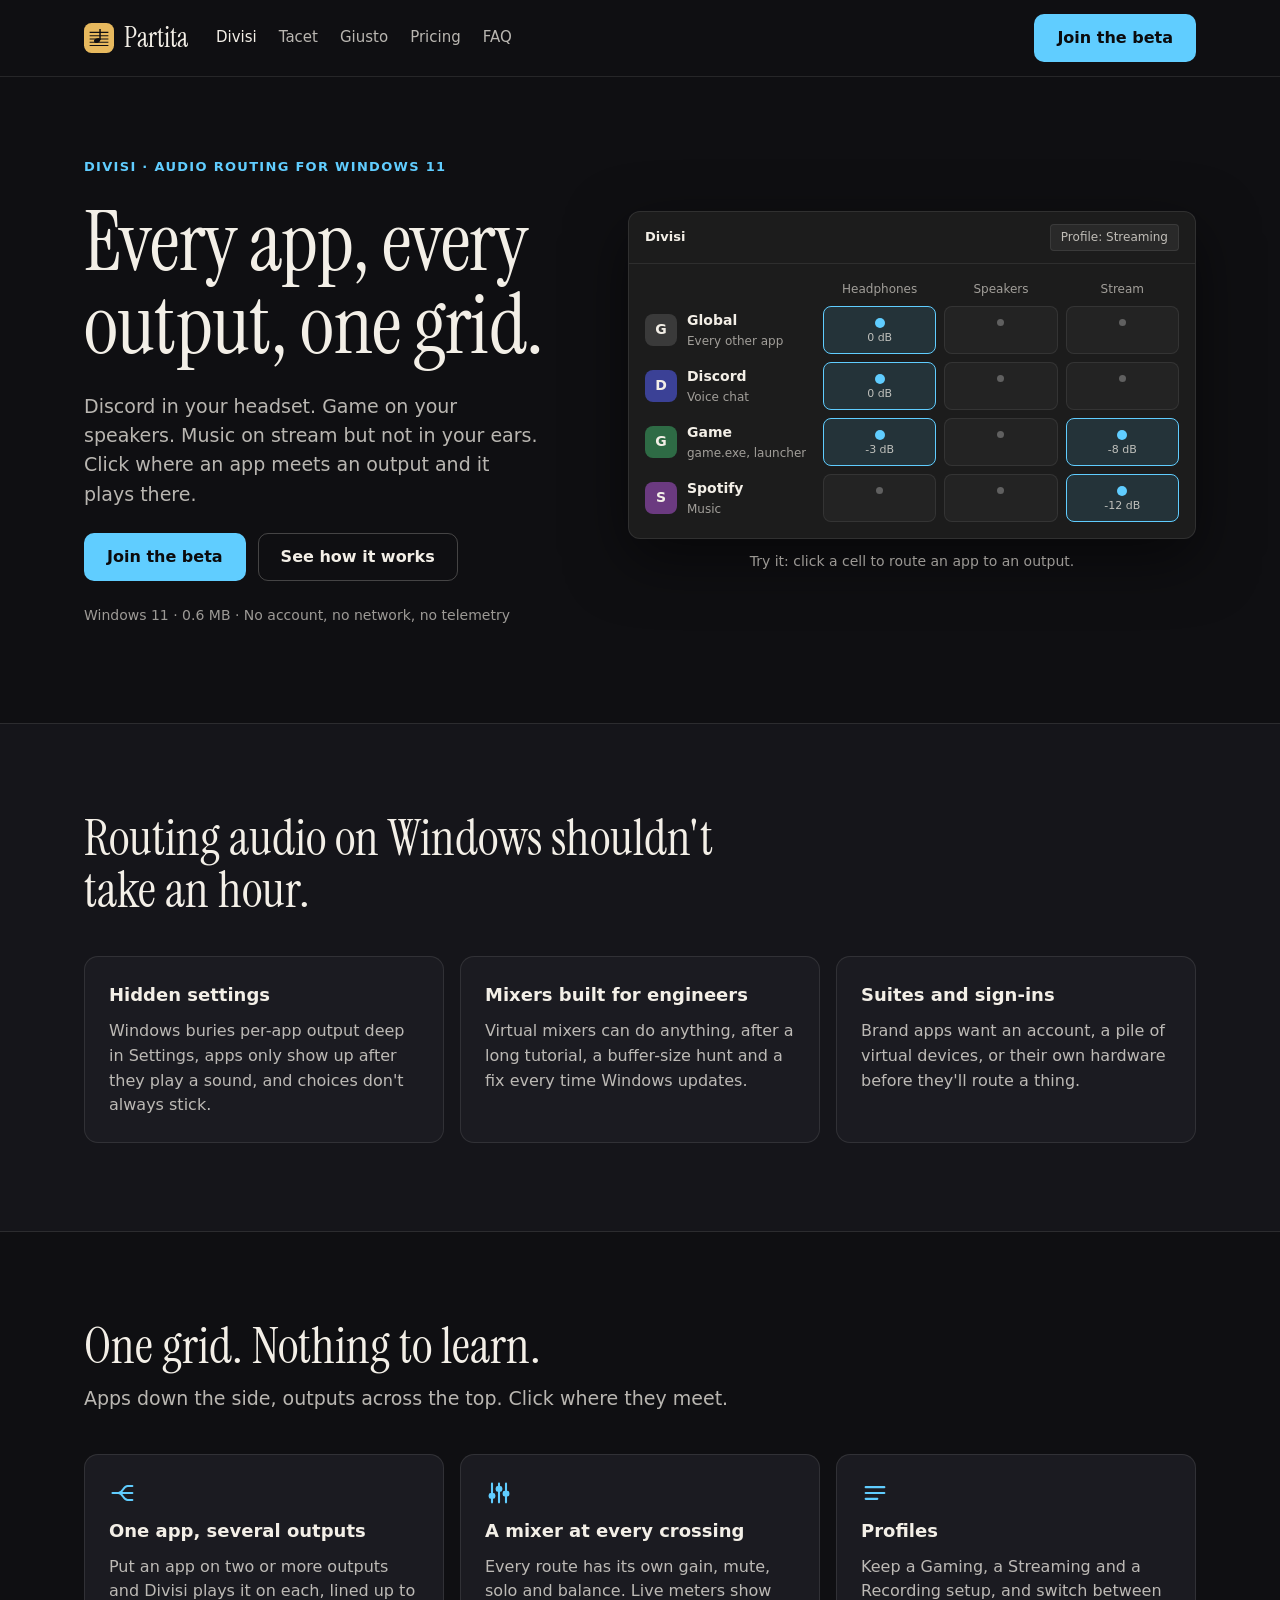
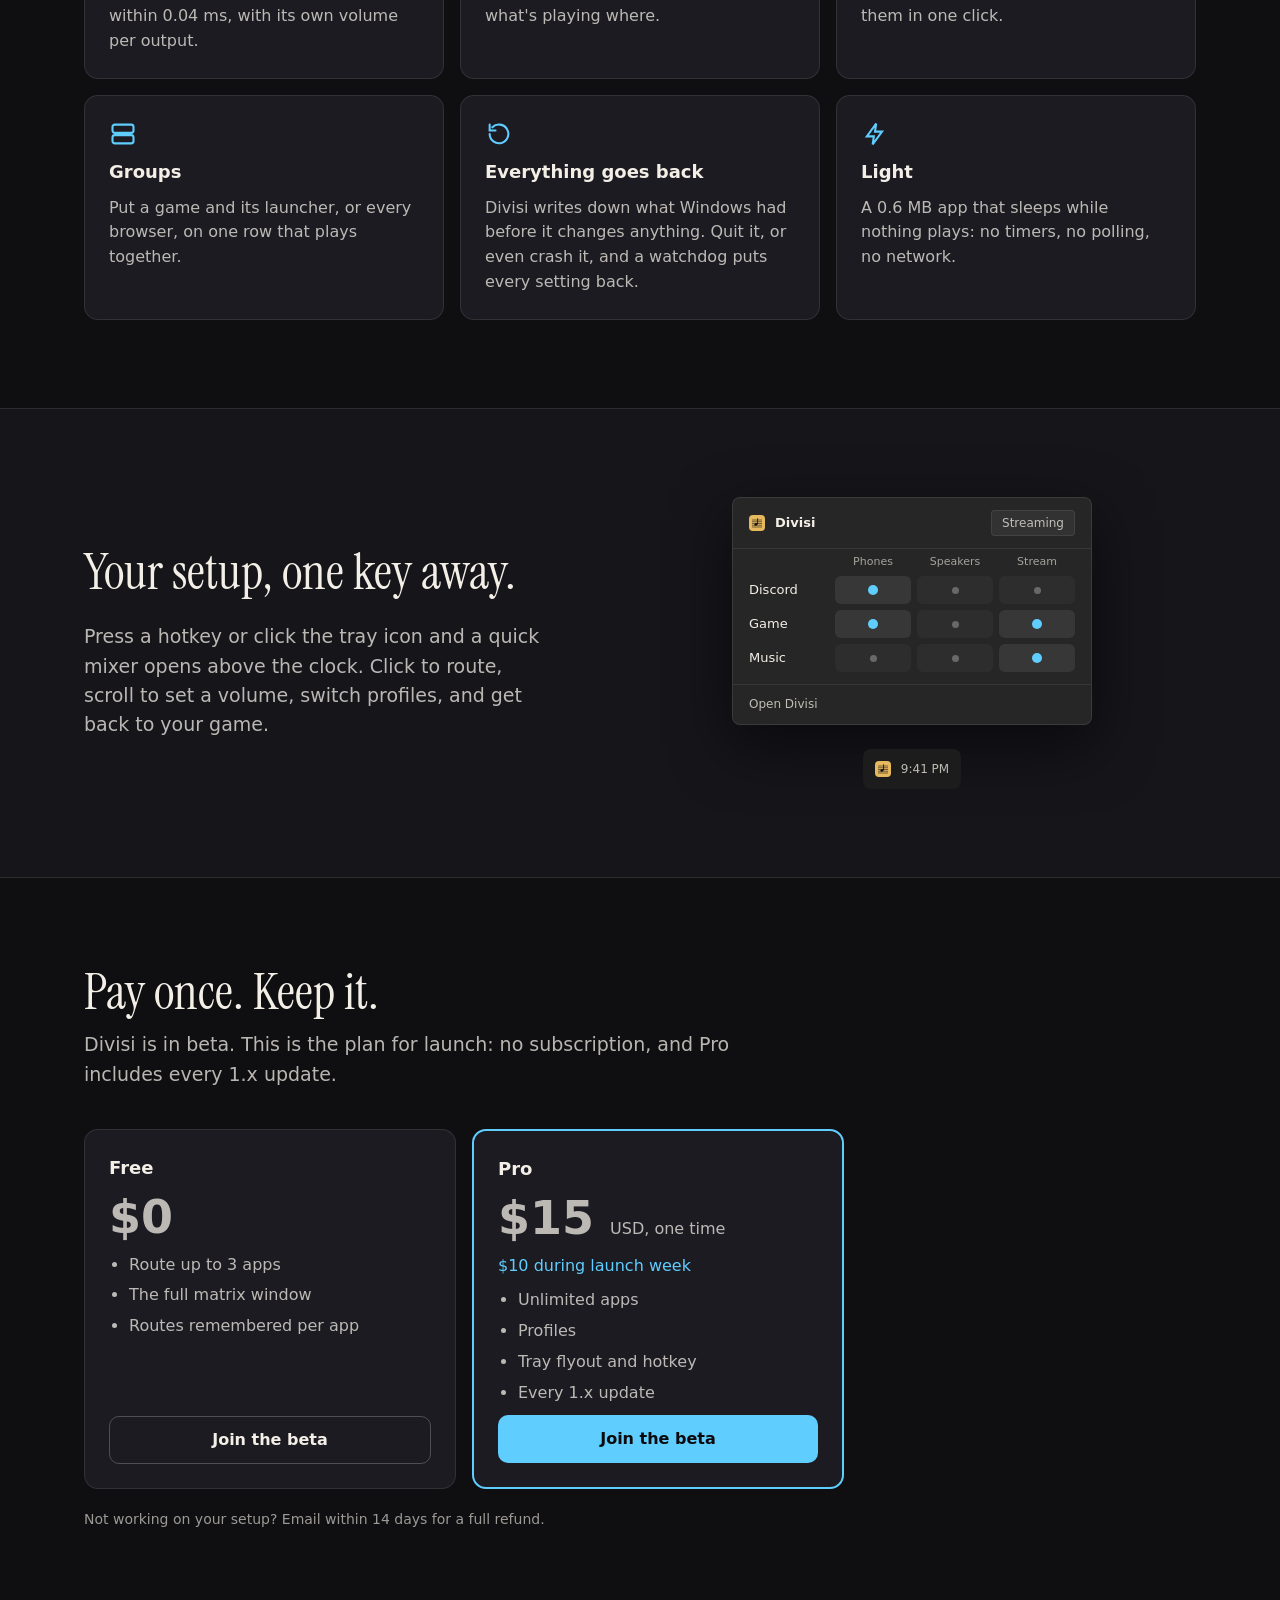
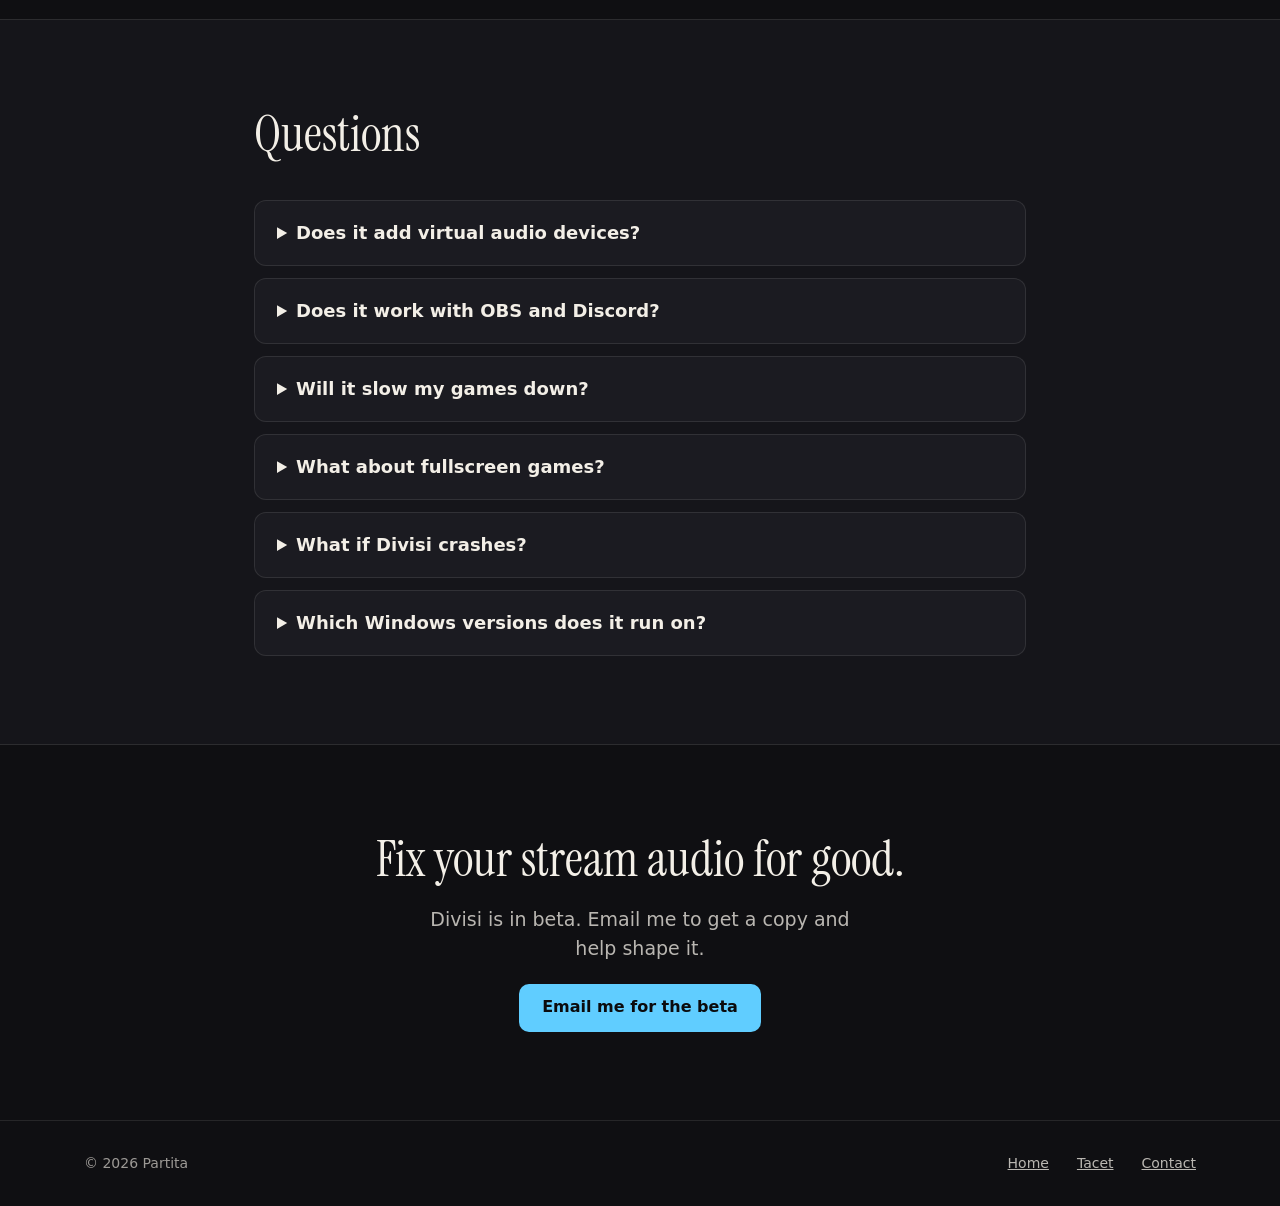
==== divisi/index.html @ 1d2a06c7 "Add Partita website: home, Divisi and Tacet pages Static site for the Partita suite of Windows audio" ====
<!doctype html>
<html lang="en">
<head>
<meta charset="utf-8">
<meta name="viewport" content="width=device-width, initial-scale=1">
<title>Divisi: every app, every output, one grid</title>
<meta name="description" content="Divisi routes every Windows app to any output, or to several at once, from one grid. No account, no network, 0.6 MB.">
<link rel="icon" href="../favicon.svg" type="image/svg+xml">
<link rel="preconnect" href="https://fonts.googleapis.com">
<link rel="preconnect" href="https://fonts.gstatic.com" crossorigin>
<link rel="stylesheet" href="https://fonts.googleapis.com/css2?family=Instrument+Serif:ital@0;1&display=swap">
<link rel="stylesheet" href="../style.css">
</head>
<body class="page-divisi">

<header class="site-header">
  <nav class="wrap" aria-label="Main">
    <a class="brand" href="../"><img src="../favicon.svg" width="30" height="30" alt="">Partita</a>
    <div class="nav-links">
      <a href="./" aria-current="page">Divisi</a>
      <a href="../tacet/">Tacet</a>
      <a href="../#giusto">Giusto</a>
      <a href="#pricing">Pricing</a>
      <a href="#faq">FAQ</a>
    </div>
    <a class="btn btn-primary" href="#beta">Join the beta</a>
  </nav>
</header>

<main>
  <div class="wrap hero">
    <div class="stack">
      <p class="eyebrow">Divisi · Audio routing for Windows 11</p>
      <h1>Every app, every output, one grid.</h1>
      <p class="lead">Discord in your headset. Game on your speakers. Music on stream but not in your ears. Click where an app meets an output and it plays there.</p>
      <div class="actions">
        <a class="btn btn-primary" href="#beta">Join the beta</a>
        <a class="btn btn-ghost" href="#features">See how it works</a>
      </div>
      <p class="small">Windows 11 · 0.6 MB · No account, no network, no telemetry</p>
    </div>

    <div class="hero-art">
      <div class="window">
        <div class="window-bar"><b>Divisi</b><span class="grow"></span><span class="chip">Profile: Streaming</span></div>
        <div class="matrix">
          <div class="matrix-grid">
            <span></span><span class="out">Headphones</span><span class="out">Speakers</span><span class="out">Stream</span>

            <div class="app"><span class="tile" style="background:#3a3a3a" aria-hidden="true">G</span><span><b>Global</b><small>Every other app</small></span></div>
            <button class="cell" aria-pressed="true" aria-label="Global to Headphones"><span class="dot"></span><span class="gain">0 dB</span></button>
            <button class="cell" aria-pressed="false" aria-label="Global to Speakers"><span class="dot"></span><span class="gain">0 dB</span></button>
            <button class="cell" aria-pressed="false" aria-label="Global to Stream"><span class="dot"></span><span class="gain">0 dB</span></button>

            <div class="app"><span class="tile" style="background:#3b4196" aria-hidden="true">D</span><span><b>Discord</b><small>Voice chat</small></span></div>
            <button class="cell" aria-pressed="true" aria-label="Discord to Headphones"><span class="dot"></span><span class="gain">0 dB</span></button>
            <button class="cell" aria-pressed="false" aria-label="Discord to Speakers"><span class="dot"></span><span class="gain">0 dB</span></button>
            <button class="cell" aria-pressed="false" aria-label="Discord to Stream"><span class="dot"></span><span class="gain">0 dB</span></button>

            <div class="app"><span class="tile" style="background:#2e6b45" aria-hidden="true">G</span><span><b>Game</b><small>game.exe, launcher</small></span></div>
            <button class="cell" aria-pressed="true" aria-label="Game to Headphones"><span class="dot"></span><span class="gain">-3 dB</span></button>
            <button class="cell" aria-pressed="false" aria-label="Game to Speakers"><span class="dot"></span><span class="gain">-3 dB</span></button>
            <button class="cell" aria-pressed="true" aria-label="Game to Stream"><span class="dot"></span><span class="gain">-8 dB</span></button>

            <div class="app"><span class="tile" style="background:#6b3a80" aria-hidden="true">S</span><span><b>Spotify</b><small>Music</small></span></div>
            <button class="cell" aria-pressed="false" aria-label="Spotify to Headphones"><span class="dot"></span><span class="gain">-12 dB</span></button>
            <button class="cell" aria-pressed="false" aria-label="Spotify to Speakers"><span class="dot"></span><span class="gain">-12 dB</span></button>
            <button class="cell" aria-pressed="true" aria-label="Spotify to Stream"><span class="dot"></span><span class="gain">-12 dB</span></button>
          </div>
        </div>
      </div>
      <p class="small" style="text-align: center">Try it: click a cell to route an app to an output.</p>
    </div>
  </div>

  <section class="alt" aria-labelledby="problem">
    <div class="wrap">
      <div class="section-head"><h2 id="problem">Routing audio on Windows shouldn't take an hour.</h2></div>
      <div class="grid">
        <div class="card"><h3>Hidden settings</h3><p>Windows buries per-app output deep in Settings, apps only show up after they play a sound, and choices don't always stick.</p></div>
        <div class="card"><h3>Mixers built for engineers</h3><p>Virtual mixers can do anything, after a long tutorial, a buffer-size hunt and a fix every time Windows updates.</p></div>
        <div class="card"><h3>Suites and sign-ins</h3><p>Brand apps want an account, a pile of virtual devices, or their own hardware before they'll route a thing.</p></div>
      </div>
    </div>
  </section>

  <section id="features">
    <div class="wrap">
      <div class="section-head">
        <h2>One grid. Nothing to learn.</h2>
        <p>Apps down the side, outputs across the top. Click where they meet.</p>
      </div>
      <div class="grid">
        <div class="card">
          <svg class="icon" viewBox="0 0 24 24" aria-hidden="true" fill="none" stroke="currentColor" stroke-width="1.8" stroke-linecap="round"><path d="M3 12h5c4 0 4-6 8-6h4M8 12h12M8 12c4 0 4 6 8 6h4"/></svg>
          <h3>One app, several outputs</h3>
          <p>Put an app on two or more outputs and Divisi plays it on each, lined up to within 0.04 ms, with its own volume per output.</p>
        </div>
        <div class="card">
          <svg class="icon" viewBox="0 0 24 24" aria-hidden="true" fill="none" stroke="currentColor" stroke-width="1.8" stroke-linecap="round"><path d="M6 4v16M12 4v16M18 4v16"/><rect x="4" y="13" width="4" height="3" rx="1" fill="currentColor"/><rect x="10" y="7" width="4" height="3" rx="1" fill="currentColor"/><rect x="16" y="11" width="4" height="3" rx="1" fill="currentColor"/></svg>
          <h3>A mixer at every crossing</h3>
          <p>Every route has its own gain, mute, solo and balance. Live meters show what's playing where.</p>
        </div>
        <div class="card">
          <svg class="icon" viewBox="0 0 24 24" aria-hidden="true" fill="none" stroke="currentColor" stroke-width="1.8" stroke-linecap="round"><path d="M4 7h16M4 12h16M4 17h10"/></svg>
          <h3>Profiles</h3>
          <p>Keep a Gaming, a Streaming and a Recording setup, and switch between them in one click.</p>
        </div>
        <div class="card">
          <svg class="icon" viewBox="0 0 24 24" aria-hidden="true" fill="none" stroke="currentColor" stroke-width="1.8" stroke-linecap="round"><rect x="3" y="4" width="18" height="7" rx="2"/><rect x="3" y="13" width="18" height="7" rx="2"/></svg>
          <h3>Groups</h3>
          <p>Put a game and its launcher, or every browser, on one row that plays together.</p>
        </div>
        <div class="card">
          <svg class="icon" viewBox="0 0 24 24" aria-hidden="true" fill="none" stroke="currentColor" stroke-width="1.8" stroke-linecap="round"><path d="M4 12a8 8 0 1 0 2.3-5.7M4 4v5h5"/></svg>
          <h3>Everything goes back</h3>
          <p>Divisi writes down what Windows had before it changes anything. Quit it, or even crash it, and a watchdog puts every setting back.</p>
        </div>
        <div class="card">
          <svg class="icon" viewBox="0 0 24 24" aria-hidden="true" fill="none" stroke="currentColor" stroke-width="1.8" stroke-linecap="round"><path d="M13 3 5 14h6l-1 7 8-11h-6z"/></svg>
          <h3>Light</h3>
          <p>A 0.6 MB app that sleeps while nothing plays: no timers, no polling, no network.</p>
        </div>
      </div>
    </div>
  </section>

  <section class="alt" aria-labelledby="flyout">
    <div class="wrap hero" style="padding-block: 0">
      <div class="stack">
        <h2 id="flyout">Your setup, one key away.</h2>
        <p class="lead">Press a hotkey or click the tray icon and a quick mixer opens above the clock. Click to route, scroll to set a volume, switch profiles, and get back to your game.</p>
      </div>
      <div class="hero-art" role="img" aria-label="The tray flyout: a small grid of Discord, Game and Music against Phones, Speakers and Stream, above the Windows taskbar clock.">
        <div class="window flyout" aria-hidden="true">
          <div class="window-bar"><img src="../favicon.svg" width="16" height="16" alt=""><b>Divisi</b><span class="grow"></span><span class="chip">Streaming</span></div>
          <div class="rows">
            <span></span><span class="out">Phones</span><span class="out">Speakers</span><span class="out">Stream</span>
            <span>Discord</span><span class="slot on"><span class="dot"></span></span><span class="slot"><span class="dot"></span></span><span class="slot"><span class="dot"></span></span>
            <span>Game</span><span class="slot on"><span class="dot"></span></span><span class="slot"><span class="dot"></span></span><span class="slot on"><span class="dot"></span></span>
            <span>Music</span><span class="slot"><span class="dot"></span></span><span class="slot"><span class="dot"></span></span><span class="slot on"><span class="dot"></span></span>
          </div>
          <div class="foot">Open Divisi</div>
        </div>
        <div class="taskbar" aria-hidden="true"><img src="../favicon.svg" width="16" height="16" alt="">9:41 PM</div>
      </div>
    </div>
  </section>

  <section id="pricing">
    <div class="wrap">
      <div class="section-head">
        <h2>Pay once. Keep it.</h2>
        <p>Divisi is in beta. This is the plan for launch: no subscription, and Pro includes every 1.x update.</p>
      </div>
      <div class="grid" style="max-width: 760px">
        <div class="card">
          <h3>Free</h3>
          <p class="price">$0</p>
          <ul><li>Route up to 3 apps</li><li>The full matrix window</li><li>Routes remembered per app</li></ul>
          <a class="btn btn-ghost" href="#beta">Join the beta</a>
        </div>
        <div class="card featured">
          <h3>Pro</h3>
          <p class="price">$15 <small>USD, one time</small></p>
          <p style="color: var(--accent)">$10 during launch week</p>
          <ul><li>Unlimited apps</li><li>Profiles</li><li>Tray flyout and hotkey</li><li>Every 1.x update</li></ul>
          <a class="btn btn-primary" href="#beta">Join the beta</a>
        </div>
      </div>
      <p class="small" style="margin-top: 20px">Not working on your setup? Email within 14 days for a full refund.</p>
    </div>
  </section>

  <section id="faq" class="alt">
    <div class="wrap faq">
      <div class="section-head"><h2>Questions</h2></div>
      <details><summary>Does it add virtual audio devices?</summary><p>No. It works with the outputs you already have. For a separate stream mix, install a virtual cable such as VB-Cable and Divisi shows it as an output.</p></details>
      <details><summary>Does it work with OBS and Discord?</summary><p>Yes. Leave their output on Default and Divisi routes them like any other app. An app set to a specific device in its own settings plays there whatever Divisi does.</p></details>
      <details><summary>Will it slow my games down?</summary><p>An app on one output uses Windows' own routing, so it costs nothing. An app on several outputs goes through Divisi's engine, which uses about 1.6 ms of CPU per second and adds 4 to 20 ms of delay.</p></details>
      <details><summary>What about fullscreen games?</summary><p>Borderless and windowed games work as normal: the quick mixer opens over them. In exclusive fullscreen the hotkey does nothing, so your game isn't minimized.</p></details>
      <details><summary>What if Divisi crashes?</summary><p>A watchdog puts back everything Divisi changed. If both stop at once, say in a power cut, Divisi restores everything first the next time it starts.</p></details>
      <details><summary>Which Windows versions does it run on?</summary><p>Windows 11.</p></details>
    </div>
  </section>

  <section id="beta">
    <div class="wrap stack center" style="max-width: 720px">
      <h2>Fix your stream audio for good.</h2>
      <p class="lead">Divisi is in beta. Email me to get a copy and help shape it.</p>
      <a class="btn btn-primary" href="mailto:contact@example.com?subject=Divisi%20beta">Email me for the beta</a>
    </div>
  </section>
</main>

<footer class="site-footer">
  <div class="wrap">
    <span>© 2026 Partita</span>
    <a href="../">Home</a>
    <a href="../tacet/">Tacet</a>
    <a href="mailto:contact@example.com">Contact</a>
  </div>
</footer>

<script>
  // ponytail: demo only, the cells just toggle
  for (const cell of document.querySelectorAll('.cell')) {
    cell.addEventListener('click', () => cell.setAttribute('aria-pressed', cell.getAttribute('aria-pressed') !== 'true'));
  }
</script>
</body>
</html>
---- style.css ----
/* Partita: one stylesheet for every page. Each page sets its accent with a body class. */
:root {
  color-scheme: dark;
  --bg: #0f0f12;
  --bg-alt: #15151a;
  --card: #1b1b21;
  --line: rgba(243, 239, 231, 0.1);
  --text: #f3efe7;
  --muted: rgba(243, 239, 231, 0.75);
  --dim: rgba(243, 239, 231, 0.62);
  --gold: #e7b95e;
  --divisi: #60cdff;
  --tacet: #7edcb0;
  --giusto: #c9a2ff;
  --accent: var(--gold);
  --serif: "Instrument Serif", Georgia, "Times New Roman", serif;
  --sans: "Segoe UI Variable Text", "Segoe UI Variable", "Segoe UI", system-ui, -apple-system, sans-serif;
}
.page-divisi { --accent: var(--divisi); }
.page-tacet { --accent: var(--tacet); }

* { box-sizing: border-box; }
html { scroll-behavior: smooth; }
@media (prefers-reduced-motion: reduce) { html { scroll-behavior: auto; } }
body { margin: 0; background: var(--bg); color: var(--text); font: 16px/1.55 var(--sans); }
a { color: var(--accent); }
:focus-visible { outline: 2px solid var(--text); outline-offset: 3px; border-radius: 4px; }
h1, h2, h3 { margin: 0; font-weight: 400; }
h1 { font-family: var(--serif); font-size: clamp(2.8rem, 6.5vw, 5.2rem); line-height: 1; letter-spacing: -0.01em; }
h2 { font-family: var(--serif); font-size: clamp(2.1rem, 4.2vw, 3.1rem); line-height: 1.05; }
h3 { font-size: 18px; font-weight: 600; }
p { margin: 0; }
em { font-family: var(--serif); font-size: 1.15em; }

.wrap { max-width: 1160px; margin: 0 auto; padding: 0 24px; }
section { padding: 88px 0; }
.alt { background: var(--bg-alt); border-block: 1px solid var(--line); }
.stack { display: flex; flex-direction: column; gap: 20px; }
.section-head { display: flex; flex-direction: column; gap: 12px; max-width: 660px; margin-bottom: 40px; }
.section-head p, .lead { font-size: 19px; color: var(--muted); }
.lead { max-width: 38ch; }
.small { font-size: 14px; color: var(--dim); }
.eyebrow { font-size: 13px; font-weight: 600; letter-spacing: 0.1em; text-transform: uppercase; color: var(--accent); }

/* Header and footer */
.site-header { border-bottom: 1px solid var(--line); }
.site-header nav { display: flex; flex-wrap: wrap; align-items: center; gap: 8px 28px; padding-block: 14px; }
@media (max-width: 600px) { .site-header .btn { display: none; } }
.brand { display: flex; align-items: center; gap: 10px; color: var(--text); text-decoration: none; font-family: var(--serif); font-size: 28px; line-height: 1; }
.nav-links { display: flex; flex-wrap: wrap; gap: 0 22px; flex-grow: 1; }
.nav-links a { color: var(--muted); text-decoration: none; font-size: 15px; padding: 12px 0; }
.nav-links a:hover, .nav-links a[aria-current="page"] { color: var(--text); }
.site-footer { border-top: 1px solid var(--line); padding: 32px 0; font-size: 14px; color: var(--dim); }
.site-footer .wrap { display: flex; flex-wrap: wrap; gap: 8px 28px; }
.site-footer span { flex-grow: 1; }
.site-footer a { color: var(--muted); }

/* Buttons and pills */
.actions { display: flex; flex-wrap: wrap; gap: 12px; }
.btn { display: inline-flex; align-items: center; justify-content: center; min-height: 48px; padding: 0 22px; border-radius: 10px; border: 1px solid transparent; font: inherit; font-weight: 600; text-decoration: none; cursor: pointer; }
.btn-primary { background: var(--accent); color: #0b0b0d; }
.btn-primary:hover { filter: brightness(1.08); }
.btn-ghost { border-color: rgba(243, 239, 231, 0.24); color: var(--text); }
.btn-ghost:hover { border-color: rgba(243, 239, 231, 0.5); }
.pill { align-self: flex-start; padding: 3px 10px; border-radius: 999px; font-size: 13px; font-weight: 600; border: 1px solid currentColor; }

/* Hero */
.hero { display: flex; flex-wrap: wrap; align-items: center; gap: 56px; padding: 80px 24px 96px; }
.hero > .stack { flex: 1 1 420px; min-width: 0; gap: 24px; }
.hero-art { flex: 1 1 500px; min-width: 0; display: flex; flex-direction: column; gap: 12px; }

/* Cards */
.grid { display: grid; grid-template-columns: repeat(auto-fit, minmax(min(100%, 300px), 1fr)); gap: 16px; }
.card { padding: 24px; border-radius: 14px; background: var(--card); border: 1px solid var(--line); display: flex; flex-direction: column; gap: 10px; }
.card p { color: var(--muted); }
.icon { width: 28px; height: 28px; color: var(--accent); flex: none; }

/* Product cards on the home page */
.product { padding: 28px; gap: 14px; color: var(--c); }
.product h3 { font-family: var(--serif); font-weight: 400; font-size: 40px; line-height: 1; color: var(--text); }
.product .meaning { color: var(--dim); font-size: 15px; }
.product .pitch { color: var(--muted); font-size: 17px; }
.product .btn { margin-top: auto; align-self: flex-start; background: var(--c); color: #0b0b0d; }
.product .btn.btn-ghost { background: none; color: var(--text); }
.product svg.icon { width: 40px; height: 40px; color: var(--c); }

/* Sheet music art */
.score { width: 100%; height: auto; display: block; }
.score .staff-lines { stroke: rgba(243, 239, 231, 0.35); stroke-width: 1.5; }
.score text { font-family: var(--serif); font-style: italic; font-size: 30px; fill: currentColor; }

/* Names list */
.names { display: grid; grid-template-columns: repeat(auto-fit, minmax(min(100%, 240px), 1fr)); gap: 32px 40px; margin: 0; }
.names div { display: flex; flex-direction: column; gap: 6px; border-top: 1px solid var(--line); padding-top: 16px; }
.names dt { font-family: var(--serif); font-size: 30px; line-height: 1.1; }
.names dd { margin: 0; color: var(--muted); }

/* Flow diagram */
.flow { display: flex; flex-wrap: wrap; align-items: center; gap: 10px; }
.flow span:not(.arrow) { padding: 12px 18px; border-radius: 10px; background: var(--card); border: 1px solid var(--line); font-weight: 600; }
.flow .hl { border-color: var(--hl, var(--accent)) !important; color: var(--hl, var(--accent)); }
.flow .arrow { color: var(--dim); font-size: 20px; }

/* App window mock-ups (Divisi matrix, Tacet waveform) */
.window { background: #1c1c1c; border: 1px solid rgba(255, 255, 255, 0.09); border-radius: 12px; box-shadow: 0 20px 60px rgba(0, 0, 0, 0.5); overflow: hidden; }
.window-bar { display: flex; align-items: center; gap: 10px; padding: 12px 16px; border-bottom: 1px solid rgba(255, 255, 255, 0.08); font-size: 13px; }
.window-bar .grow { flex-grow: 1; }
.chip { padding: 3px 10px; border-radius: 4px; background: rgba(255, 255, 255, 0.06); border: 1px solid rgba(255, 255, 255, 0.08); color: var(--muted); font-size: 12px; }

.matrix { padding: 16px; overflow-x: auto; }
.matrix-grid { display: grid; grid-template-columns: minmax(140px, 1.5fr) repeat(3, minmax(70px, 1fr)); gap: 8px; align-items: center; min-width: 420px; }
.matrix-grid .out { font-size: 12px; color: var(--dim); text-align: center; }
.app { display: flex; align-items: center; gap: 10px; min-width: 0; }
.app .tile { flex: none; width: 32px; height: 32px; border-radius: 8px; display: flex; align-items: center; justify-content: center; font-weight: 700; font-size: 14px; }
.app b { display: block; font-size: 14px; }
.app small { display: block; font-size: 12px; color: var(--dim); white-space: nowrap; overflow: hidden; text-overflow: ellipsis; }
.cell { height: 48px; border-radius: 8px; border: 1px solid rgba(255, 255, 255, 0.08); background: rgba(255, 255, 255, 0.03); color: var(--text); font: inherit; font-size: 11px; cursor: pointer; padding: 0; display: flex; flex-direction: column; align-items: center; justify-content: center; gap: 4px; }
.cell:hover { border-color: rgba(255, 255, 255, 0.2); }
.dot { width: 7px; height: 7px; border-radius: 50%; background: rgba(255, 255, 255, 0.28); }
.cell .gain { visibility: hidden; line-height: 1; color: var(--muted); font-variant-numeric: tabular-nums; }
.cell[aria-pressed="true"] { border-color: var(--accent); background: rgba(96, 205, 255, 0.13); }
.cell[aria-pressed="true"] .dot, .on .dot { width: 10px; height: 10px; background: var(--accent); }
.cell[aria-pressed="true"] .gain { visibility: visible; }

.flyout { width: 100%; max-width: 360px; margin: 0 auto; border-radius: 8px; background: #262626; font-size: 13px; }
.flyout .rows { padding: 4px 16px 12px; display: grid; grid-template-columns: 80px repeat(3, 1fr); gap: 6px; align-items: center; }
.flyout .rows .out { font-size: 11px; color: var(--dim); text-align: center; }
.flyout .slot { height: 28px; border-radius: 6px; background: rgba(255, 255, 255, 0.03); display: flex; align-items: center; justify-content: center; }
.flyout .slot.on { background: rgba(255, 255, 255, 0.08); }
.flyout .foot { border-top: 1px solid rgba(255, 255, 255, 0.08); padding: 10px 16px; font-size: 12px; color: var(--muted); }
.taskbar { max-width: 360px; height: 40px; margin: 12px auto 0; border-radius: 8px; background: #1c1c1c; display: flex; align-items: center; justify-content: flex-end; gap: 10px; padding: 0 12px; font-size: 12px; color: var(--muted); }

.wave { padding: 20px; display: flex; flex-direction: column; gap: 18px; }
.wave figure { margin: 0; display: flex; flex-direction: column; gap: 8px; }
.wave figcaption { font-size: 13px; color: var(--dim); }
.wave svg { width: 100%; height: auto; display: block; }
.wave .before { color: rgba(243, 239, 231, 0.4); }
.wave .after { color: var(--tacet); }

/* Pricing */
.price { font-size: 46px; font-weight: 700; line-height: 1.1; }
.price small { font-size: 16px; font-weight: 400; color: var(--muted); }
.card ul { margin: 0; padding-left: 20px; color: var(--muted); display: flex; flex-direction: column; gap: 6px; }
.card .btn { margin-top: auto; }
.featured { border: 2px solid var(--accent); }

/* FAQ */
.faq { max-width: 820px; }
details { padding: 18px 22px; border-radius: 12px; background: var(--card); border: 1px solid var(--line); }
details + details { margin-top: 12px; }
summary { cursor: pointer; font-size: 18px; font-weight: 600; }
details p { margin-top: 10px; color: var(--muted); }

.notes { margin: 0; padding-left: 20px; color: var(--muted); display: flex; flex-direction: column; gap: 10px; max-width: 70ch; }
.center { text-align: center; align-items: center; }
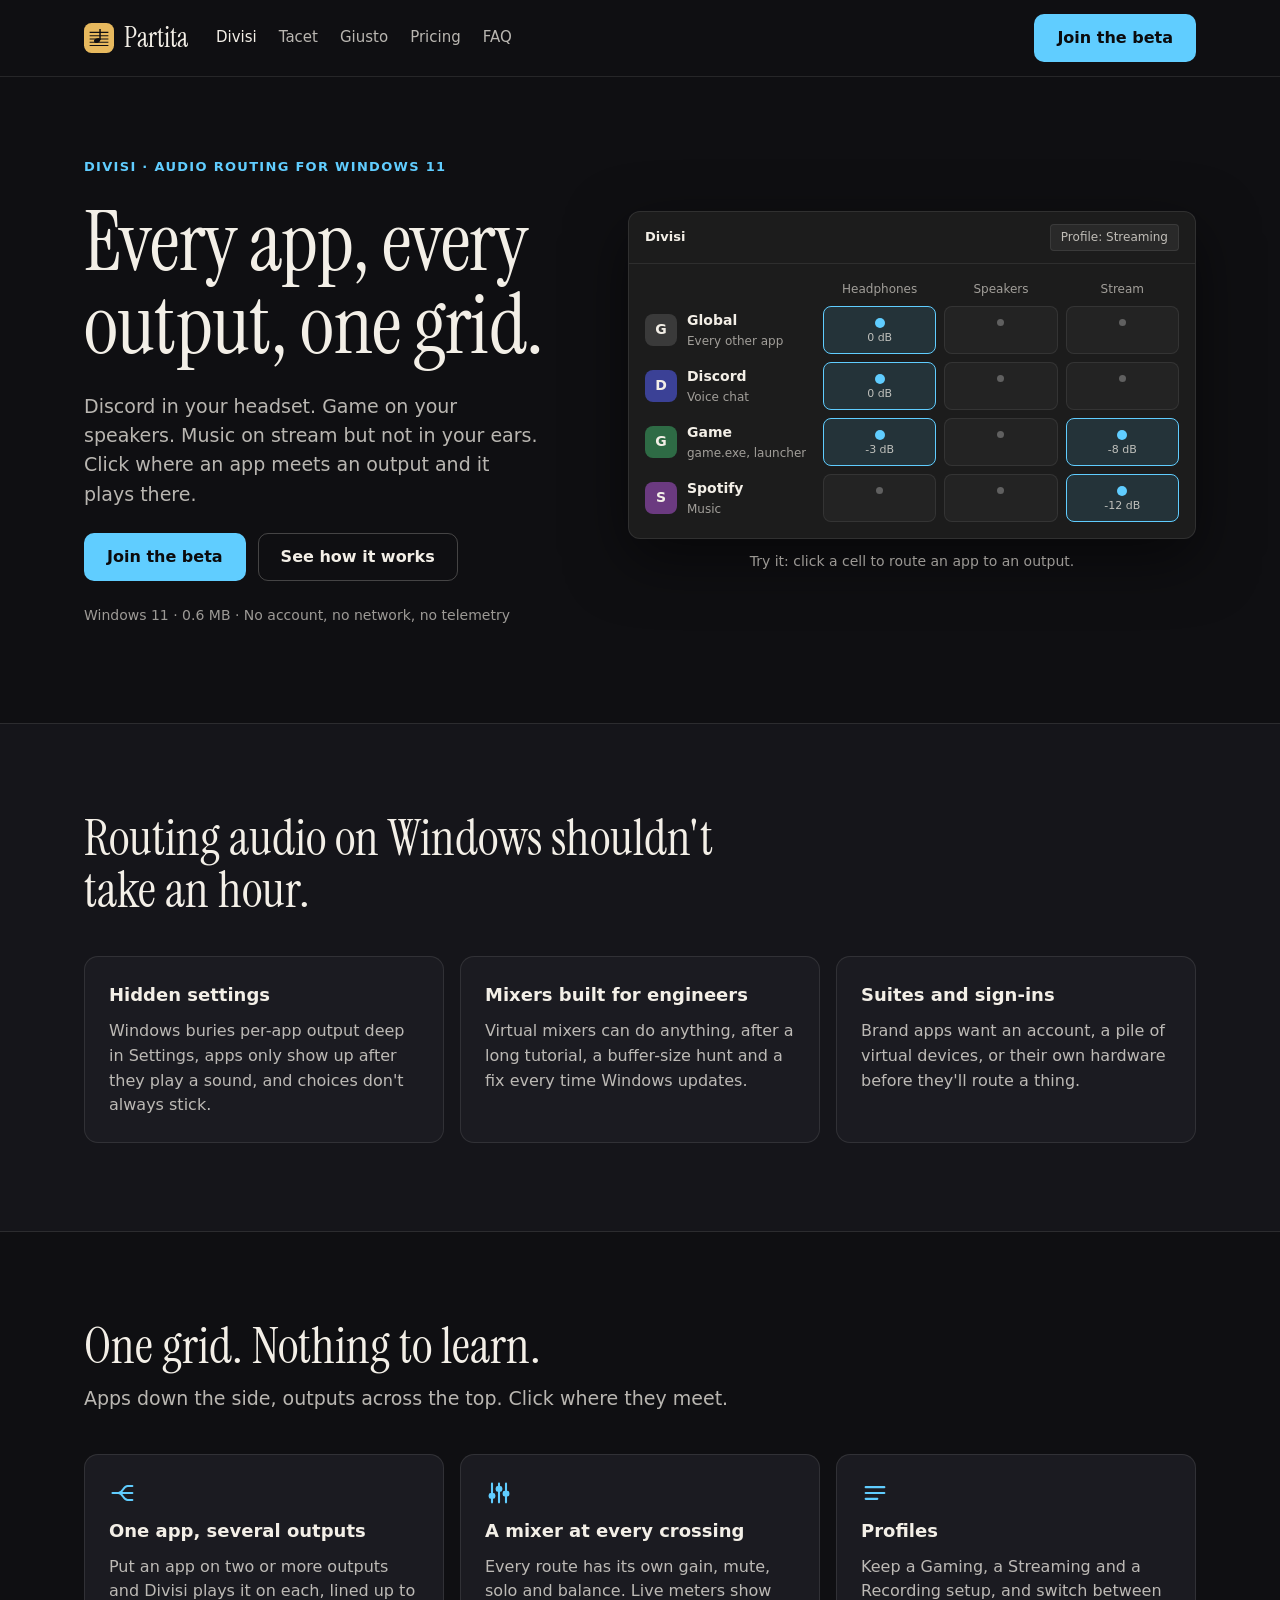
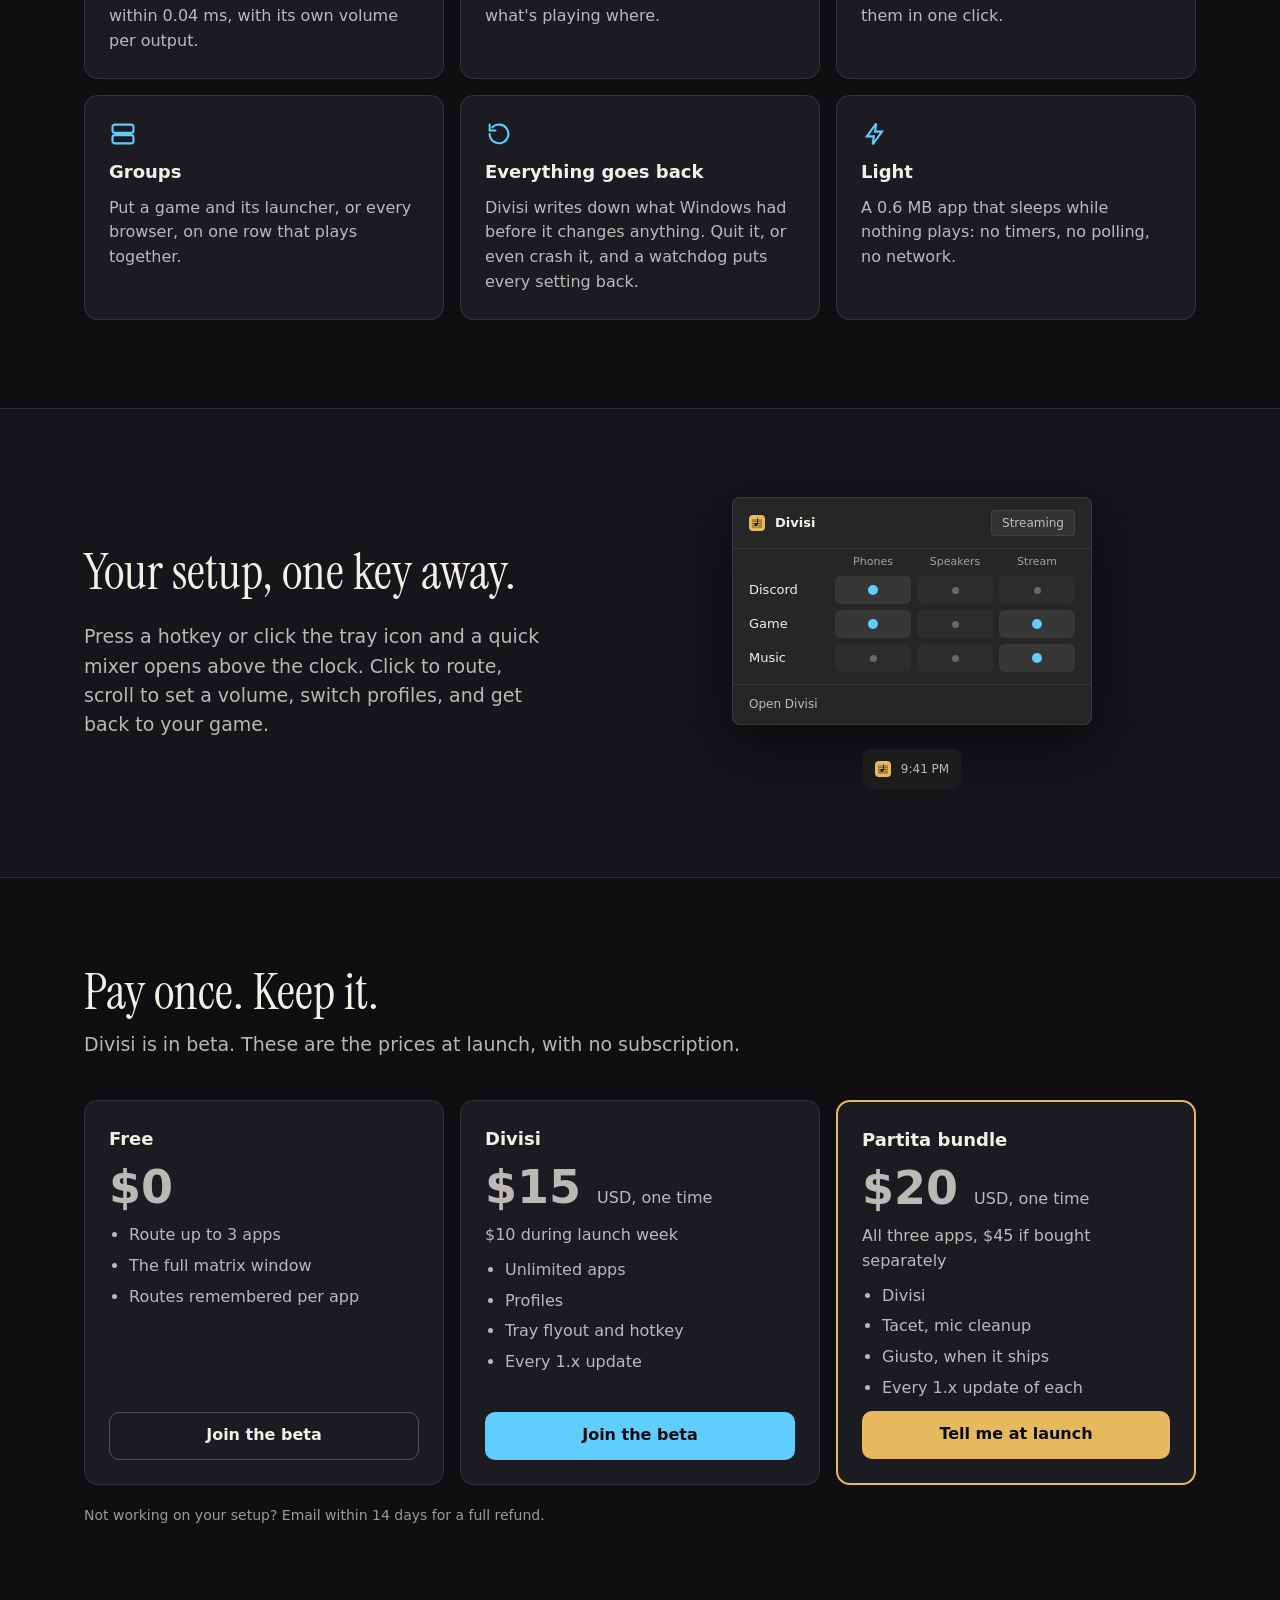
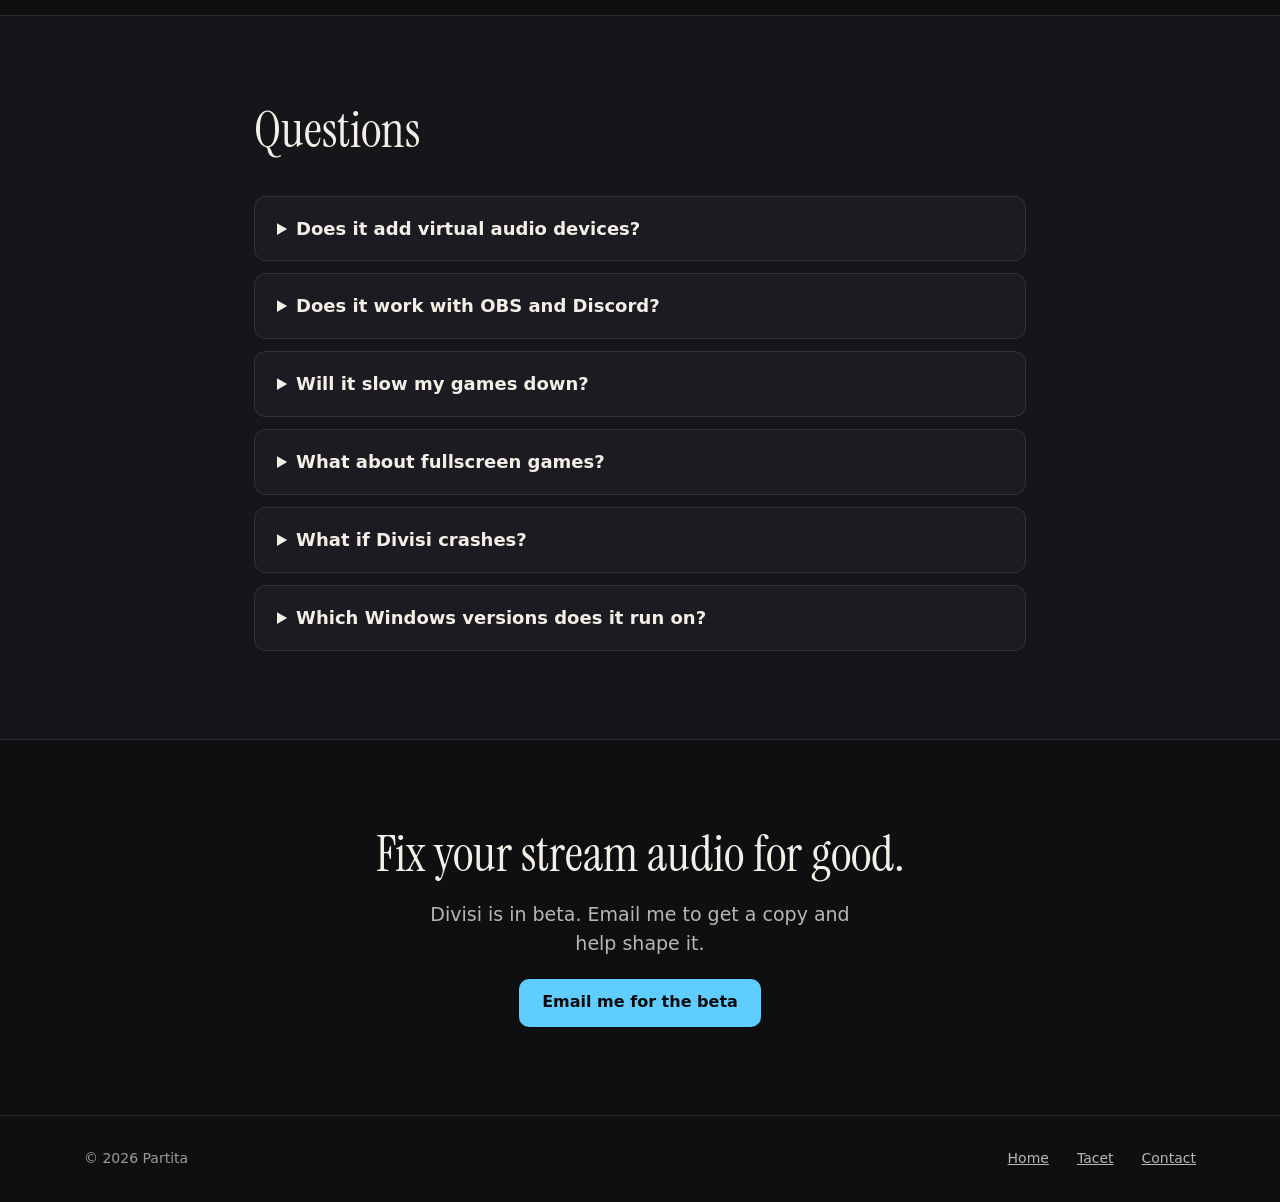
==== commit 6922ae0d: "Add pricing: $15 per app, $20 Partita bundle Each app is $15 one time ($10 in its launch week); the " ====
--- a/divisi/index.html
+++ b/divisi/index.html
@@ -151,21 +151,28 @@
     <div class="wrap">
       <div class="section-head">
         <h2>Pay once. Keep it.</h2>
-        <p>Divisi is in beta. This is the plan for launch: no subscription, and Pro includes every 1.x update.</p>
-      </div>
-      <div class="grid" style="max-width: 760px">
+        <p>Divisi is in beta. These are the prices at launch, with no subscription.</p>
+      </div>
+      <div class="grid">
         <div class="card">
           <h3>Free</h3>
           <p class="price">$0</p>
           <ul><li>Route up to 3 apps</li><li>The full matrix window</li><li>Routes remembered per app</li></ul>
           <a class="btn btn-ghost" href="#beta">Join the beta</a>
         </div>
-        <div class="card featured">
-          <h3>Pro</h3>
+        <div class="card">
+          <h3>Divisi</h3>
           <p class="price">$15 <small>USD, one time</small></p>
-          <p style="color: var(--accent)">$10 during launch week</p>
+          <p class="launch">$10 during launch week</p>
           <ul><li>Unlimited apps</li><li>Profiles</li><li>Tray flyout and hotkey</li><li>Every 1.x update</li></ul>
           <a class="btn btn-primary" href="#beta">Join the beta</a>
+        </div>
+        <div class="card featured" style="--accent: var(--gold)">
+          <h3>Partita bundle</h3>
+          <p class="price">$20 <small>USD, one time</small></p>
+          <p class="launch">All three apps, $45 if bought separately</p>
+          <ul><li>Divisi</li><li>Tacet, mic cleanup</li><li>Giusto, when it ships</li><li>Every 1.x update of each</li></ul>
+          <a class="btn btn-primary" href="mailto:contact@example.com?subject=Partita%20bundle">Tell me at launch</a>
         </div>
       </div>
       <p class="small" style="margin-top: 20px">Not working on your setup? Email within 14 days for a full refund.</p>
--- a/style.css
+++ b/style.css
@@ -143,6 +143,7 @@
 .card ul { margin: 0; padding-left: 20px; color: var(--muted); display: flex; flex-direction: column; gap: 6px; }
 .card .btn { margin-top: auto; }
 .featured { border: 2px solid var(--accent); }
+.launch { color: var(--accent); }
 
 /* FAQ */
 .faq { max-width: 820px; }
